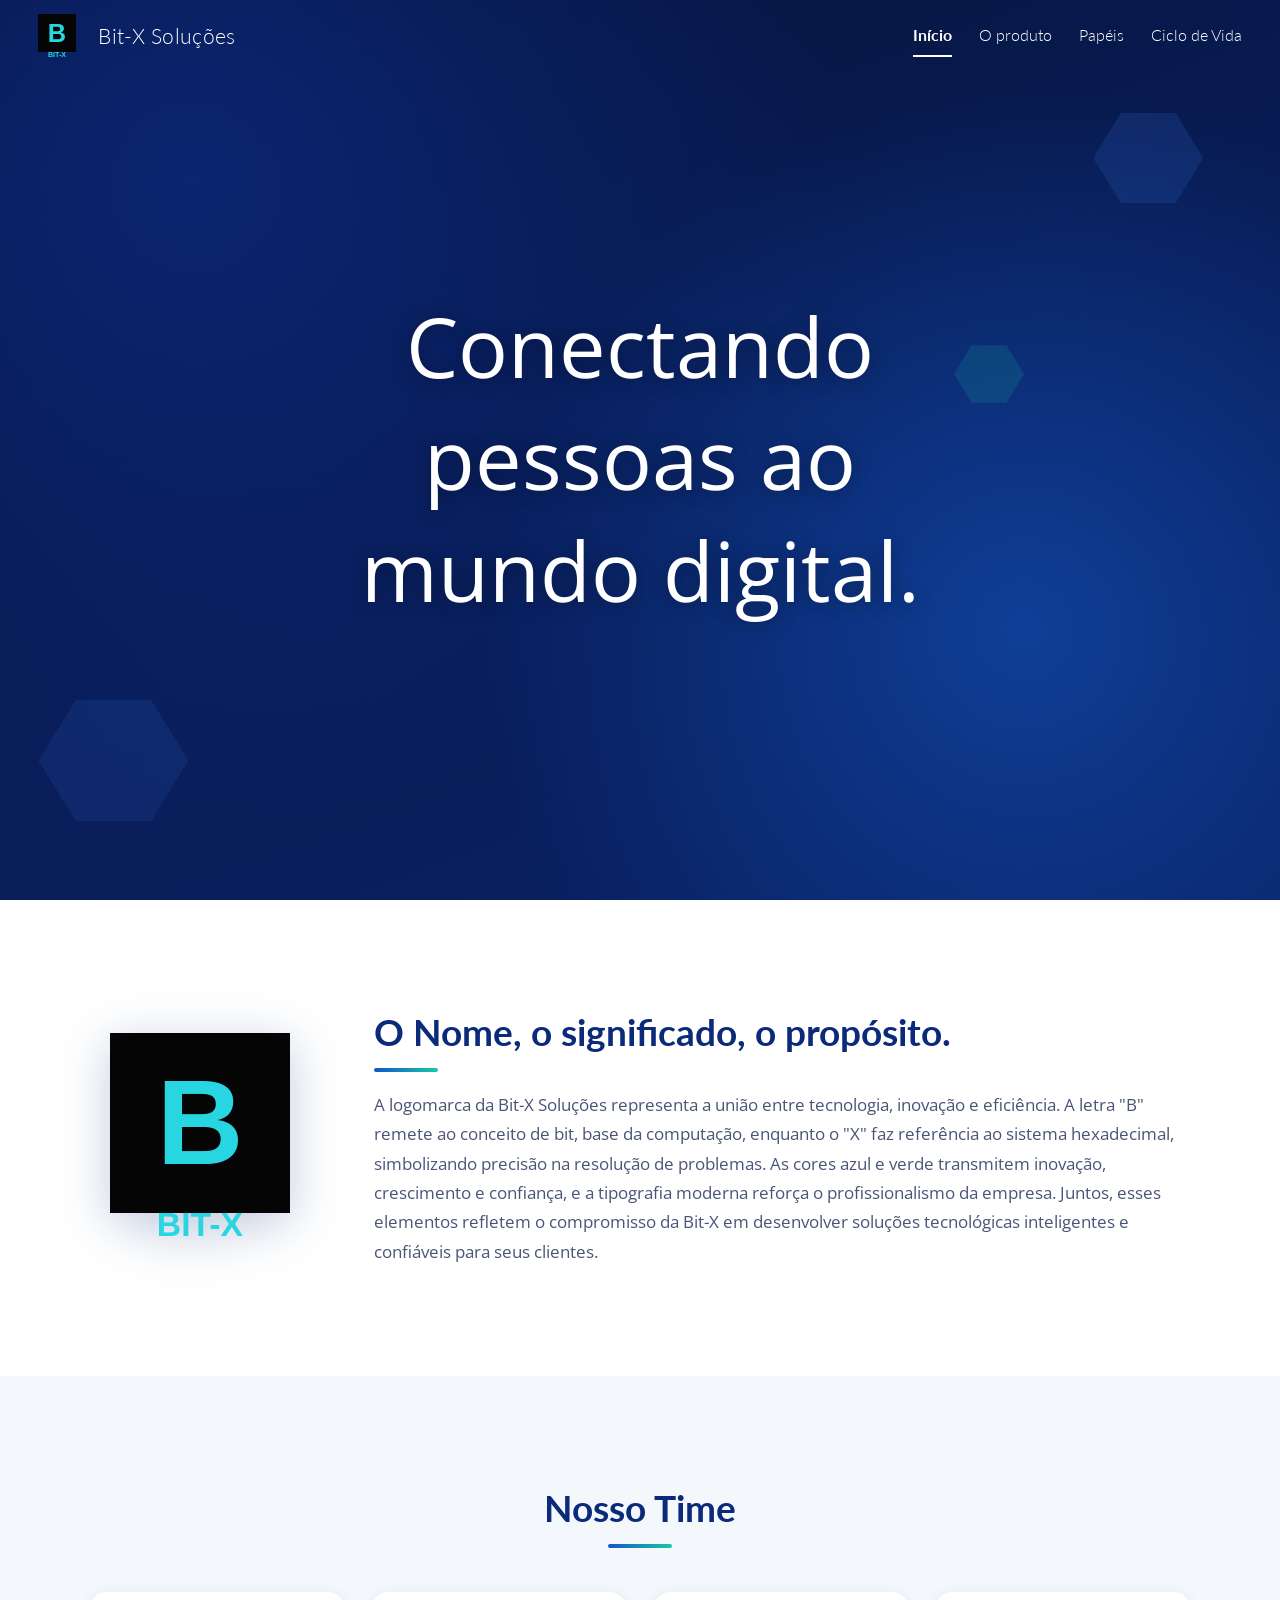
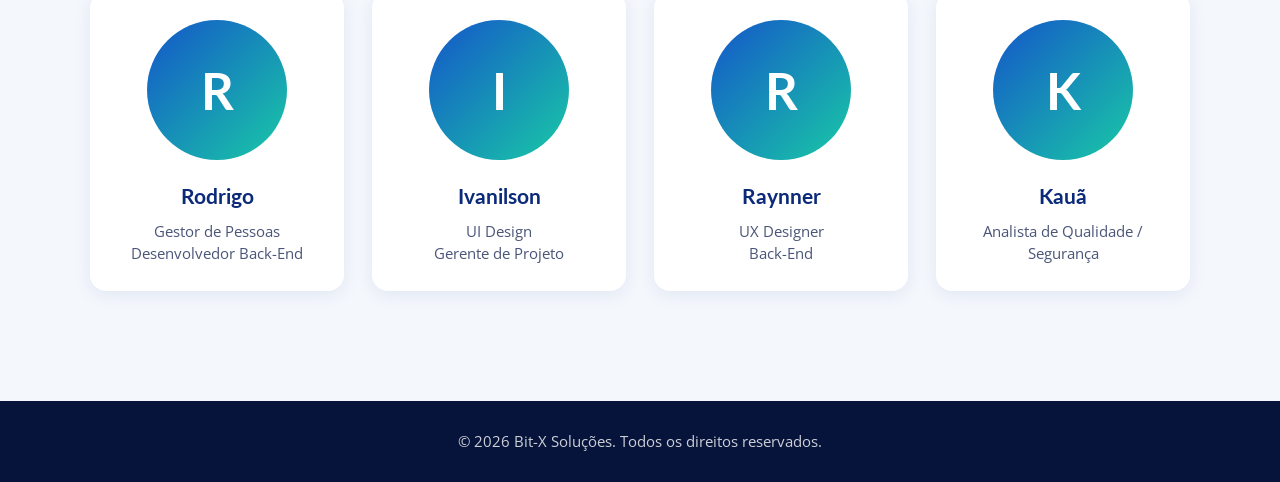
==== index.html @ 341bc421 "Add files via upload" ====
<!DOCTYPE html>
<html lang="pt-BR">
<head>
  <meta charset="UTF-8">
  <meta name="viewport" content="width=device-width, initial-scale=1">
  <title>Bit-X Soluções</title>
  <meta name="description" content="Bit-X Soluções: conectando pessoas ao mundo digital.">
  <link rel="preconnect" href="https://fonts.googleapis.com">
  <link rel="preconnect" href="https://fonts.gstatic.com" crossorigin>
  <link href="https://fonts.googleapis.com/css2?family=Lato:wght@300;400;700&family=Open+Sans:wght@400;600&display=swap" rel="stylesheet">
  <link rel="stylesheet" href="style.css">
</head>
<body>

  <!-- ============ CABEÇALHO / MENU ============ -->
  <header class="topo" id="topo">
    <a class="marca" href="index.html" aria-label="Bit-X Soluções - página inicial">
      <!-- Para usar o logo original, troque este <svg> por: <img src="imagens/logo.png" alt="Logo Bit-X"> -->
      <svg class="logo" viewBox="0 0 48 56" role="img" aria-label="Logo Bit-X">
        <rect width="48" height="48" fill="#050505"/>
        <text x="24" y="35" text-anchor="middle" font-family="Arial, sans-serif" font-weight="700" font-size="32" fill="#27d6e0">B</text>
        <text x="24" y="54" text-anchor="middle" font-family="Arial, sans-serif" font-weight="700" font-size="9" fill="#27d6e0">BIT-X</text>
      </svg>
      <span class="marca-nome">Bit-X Soluções</span>
    </a>

    <button class="menu-botao" id="menuBotao" aria-label="Abrir menu" aria-expanded="false" aria-controls="menu">
      <span></span><span></span><span></span>
    </button>

    <nav id="menu" class="menu" aria-label="Menu principal">
      <a href="index.html" class="ativo" aria-current="page">Início</a>
      <a href="produto.html">O produto</a>
      <a href="papeis.html">Papéis</a>
      <a href="ciclo-de-vida.html">Ciclo de Vida</a>
      
    </nav>
  </header>

  <main>

    <!-- ============ HERO ============ -->
    <section class="hero" aria-labelledby="titulo-hero">
      <div class="hex hex-1"></div>
      <div class="hex hex-2"></div>
      <div class="hex hex-3"></div>
      <h1 id="titulo-hero">Conectando pessoas ao mundo digital.</h1>
    </section>

    <!-- ============ NOME, SIGNIFICADO, PROPÓSITO ============ -->
    <section class="sobre" aria-labelledby="titulo-sobre">
      <div class="container sobre-grade">
        <div class="sobre-logo">
          <svg class="logo-grande" viewBox="0 0 48 56" role="img" aria-label="Logo Bit-X">
            <rect width="48" height="48" fill="#050505"/>
            <text x="24" y="35" text-anchor="middle" font-family="Arial, sans-serif" font-weight="700" font-size="32" fill="#27d6e0">B</text>
            <text x="24" y="54" text-anchor="middle" font-family="Arial, sans-serif" font-weight="700" font-size="9" fill="#27d6e0">BIT-X</text>
          </svg>
        </div>
        <div class="sobre-texto">
          <h2 id="titulo-sobre">O Nome, o significado, o propósito.</h2>
          <p>
            A logomarca da Bit-X Soluções representa a união entre tecnologia, inovação e eficiência.
            A letra "B" remete ao conceito de bit, base da computação, enquanto o "X" faz referência ao
            sistema hexadecimal, simbolizando precisão na resolução de problemas. As cores azul e verde
            transmitem inovação, crescimento e confiança, e a tipografia moderna reforça o profissionalismo
            da empresa. Juntos, esses elementos refletem o compromisso da Bit-X em desenvolver soluções
            tecnológicas inteligentes e confiáveis para seus clientes.
          </p>
        </div>
      </div>
    </section>

    <!-- ============ NOSSO TIME ============ -->
    <section class="time" aria-labelledby="titulo-time">
      <div class="container">
        <h2 id="titulo-time">Nosso Time</h2>

        <ul class="time-grade">
          <li class="membro">
            <div class="foto" data-inicial="R"><img src="imagens/rodrigo.jpg" alt="Foto de Rodrigo" loading="lazy" onerror="this.remove()"></div>
            <h3>Rodrigo</h3>
            <p>Gestor de Pessoas<br>Desenvolvedor Back-End</p>
          </li>
          <li class="membro">
            <div class="foto" data-inicial="I"><img src="imagens/ivanilson.jpg" alt="Foto de Ivanilson" loading="lazy" onerror="this.remove()"></div>
            <h3>Ivanilson</h3>
            <p>UI Design<br>Gerente de Projeto</p>
          </li>
          <li class="membro">
            <div class="foto" data-inicial="R"><img src="imagens/raynner.jpg" alt="Foto de Raynner" loading="lazy" onerror="this.remove()"></div>
            <h3>Raynner</h3>
            <p>UX Designer<br>Back-End</p>
          </li>
          
          
          <li class="membro">
            <div class="foto" data-inicial="K"><img src="imagens/kaua.jpg" alt="Foto de Kauã" loading="lazy" onerror="this.remove()"></div>
            <h3>Kauã</h3>
            <p>Analista de Qualidade / Segurança</p>
          </li>
         
        </ul>
      </div>
    </section>

  </main>

  <!-- ============ RODAPÉ ============ -->
  <footer class="rodape">
    <div class="container">
      <p>© <span id="ano">2026</span> Bit-X Soluções. Todos os direitos reservados.</p>
    </div>
  </footer>

  <script>
    // Menu do celular
    const botao = document.getElementById('menuBotao');
    const menu = document.getElementById('menu');
    botao.addEventListener('click', () => {
      const aberto = menu.classList.toggle('aberto');
      botao.setAttribute('aria-expanded', aberto);
    });

    // Cabeçalho ganha fundo ao rolar a página
    const topo = document.getElementById('topo');
    const atualizaTopo = () => topo.classList.toggle('rolou', window.scrollY > 40);
    window.addEventListener('scroll', atualizaTopo, { passive: true });
    atualizaTopo();

    // Ano automático no rodapé
    document.getElementById('ano').textContent = new Date().getFullYear();
  </script>
</body>
</html>
---- style.css ----
/* =========================================================
   Bit-X Soluções - página inicial
   ========================================================= */

:root {
  --azul-escuro: #06133a;
  --azul: #0b2a7a;
  --azul-medio: #1456c9;
  --verde: #19c9a6;
  --ciano: #27d6e0;
  --texto: #1b2540;
  --texto-suave: #4a5578;
  --fundo-claro: #f4f7fc;
  --branco: #ffffff;
  --altura-topo: 72px;
}

*,
*::before,
*::after { box-sizing: border-box; }

html { scroll-behavior: smooth; }

body {
  margin: 0;
  font-family: "Open Sans", Arial, sans-serif;
  color: var(--texto);
  background: var(--branco);
  line-height: 1.7;
}

img { max-width: 100%; display: block; }

a { color: inherit; }

.container {
  width: min(1100px, 100% - 48px);
  margin-inline: auto;
}

/* ================= CABEÇALHO ================= */

.topo {
  position: fixed;
  inset: 0 0 auto 0;
  z-index: 50;
  height: var(--altura-topo);
  padding: 0 clamp(16px, 3vw, 40px);
  display: flex;
  align-items: center;
  justify-content: space-between;
  gap: 24px;
  color: var(--branco);
  transition: background .3s ease, box-shadow .3s ease;
}

.topo.rolou {
  background: rgba(6, 19, 58, .94);
  box-shadow: 0 2px 16px rgba(0, 0, 0, .25);
  backdrop-filter: blur(6px);
}

.marca {
  display: flex;
  align-items: center;
  gap: 22px;
  text-decoration: none;
}

.logo { width: 38px; height: auto; }

.marca-nome {
  font-family: "Lato", sans-serif;
  font-weight: 300;
  font-size: 1.3rem;
  letter-spacing: .3px;
}

.menu {
  display: flex;
  align-items: center;
  gap: clamp(14px, 2.1vw, 30px);
}

.menu a {
  font-family: "Lato", sans-serif;
  font-weight: 300;
  font-size: 1rem;
  text-decoration: none;
  padding: 6px 0;
  border-bottom: 2px solid transparent;
  transition: border-color .2s ease, opacity .2s ease;
}

.menu a:hover { border-bottom-color: var(--ciano); }

.menu a.ativo {
  font-weight: 700;
  border-bottom-color: var(--branco);
}

.menu-botao {
  display: none;
  background: none;
  border: 0;
  width: 44px;
  height: 44px;
  padding: 10px;
  cursor: pointer;
  flex-direction: column;
  justify-content: space-between;
}

.menu-botao span {
  display: block;
  height: 3px;
  width: 100%;
  background: var(--branco);
  border-radius: 2px;
}

/* ================= HERO ================= */

.hero {
  position: relative;
  min-height: 100vh;
  min-height: 100svh;
  display: grid;
  place-items: center;
  padding: calc(var(--altura-topo) + 24px) 24px 80px;
  text-align: center;
  color: var(--branco);
  overflow: hidden;
  /* Se existir imagens/hero.jpg ela aparece; se não, fica só o degradê azul */
  background:
    linear-gradient(rgba(6, 19, 58, .35), rgba(6, 19, 58, .35)),
    url("imagens/hero.jpg") center / cover no-repeat,
    radial-gradient(circle at 80% 70%, #1456c9 0%, transparent 45%),
    radial-gradient(circle at 15% 20%, #0d2f8f 0%, transparent 50%),
    linear-gradient(160deg, #06133a 0%, #0a2268 55%, #0b2a7a 100%);
}

.hero h1 {
  position: relative;
  z-index: 2;
  margin: 0;
  max-width: 14ch;
  font-family: "Open Sans", sans-serif;
  font-weight: 400;
  font-size: clamp(2.6rem, 7vw, 5.2rem);
  line-height: 1.35;
  text-wrap: balance;
  text-shadow: 0 2px 18px rgba(0, 0, 0, .35);
}

/* Hexágonos decorativos (parecidos com os do site original) */
.hex {
  position: absolute;
  z-index: 1;
  background: rgba(60, 120, 230, .16);
  clip-path: polygon(25% 5%, 75% 5%, 100% 50%, 75% 95%, 25% 95%, 0 50%);
}

.hex-1 { width: 110px; height: 100px; top: 12%; right: 6%; }
.hex-2 { width: 150px; height: 135px; bottom: 8%; left: 3%; background: rgba(60, 120, 230, .12); }
.hex-3 { width: 70px;  height: 64px;  top: 38%; right: 20%; background: rgba(25, 201, 166, .14); }

/* ================= SOBRE ================= */

.sobre {
  padding: clamp(56px, 9vw, 110px) 0;
  background: var(--branco);
}

.sobre-grade {
  display: grid;
  grid-template-columns: 220px 1fr;
  gap: clamp(28px, 5vw, 64px);
  align-items: center;
}

.sobre-logo {
  display: grid;
  place-items: center;
}

.logo-grande {
  width: 180px;
  height: auto;
  filter: drop-shadow(0 10px 24px rgba(11, 42, 122, .25));
}

.sobre h2,
.time h2 {
  margin: 0 0 18px;
  font-family: "Lato", sans-serif;
  font-weight: 700;
  font-size: clamp(1.6rem, 3.4vw, 2.3rem);
  line-height: 1.25;
  color: var(--azul);
}

.sobre h2::after,
.time h2::after {
  content: "";
  display: block;
  width: 64px;
  height: 4px;
  margin-top: 12px;
  border-radius: 2px;
  background: linear-gradient(90deg, var(--azul-medio), var(--verde));
}

.sobre p {
  margin: 0;
  font-size: 1.08rem;
  color: var(--texto-suave);
}

/* ================= TIME ================= */

.time {
  padding: clamp(56px, 9vw, 110px) 0;
  background: var(--fundo-claro);
}

.time h2 { text-align: center; margin-bottom: 44px; }
.time h2::after { margin-inline: auto; }

.time-grade {
  list-style: none;
  margin: 0;
  padding: 0;
  display: grid;
  grid-template-columns: repeat(auto-fit, minmax(210px, 1fr));
  gap: 28px;
}

.membro {
  background: var(--branco);
  border-radius: 16px;
  padding: 28px 20px 26px;
  text-align: center;
  box-shadow: 0 4px 18px rgba(11, 42, 122, .08);
  transition: transform .25s ease, box-shadow .25s ease;
}

.membro:hover {
  transform: translateY(-6px);
  box-shadow: 0 12px 28px rgba(11, 42, 122, .16);
}

.foto {
  position: relative;
  width: 140px;
  height: 140px;
  margin: 0 auto 18px;
  border-radius: 50%;
  overflow: hidden;
  display: grid;
  place-items: center;
  background: linear-gradient(135deg, var(--azul-medio), var(--verde));
}

/* Letra inicial aparece enquanto a foto não existir */
.foto::before {
  content: attr(data-inicial);
  font-family: "Lato", sans-serif;
  font-weight: 700;
  font-size: 3.2rem;
  color: var(--branco);
}

.foto img {
  position: absolute;
  inset: 0;
  width: 100%;
  height: 100%;
  object-fit: cover;
}

.membro h3 {
  margin: 0 0 6px;
  font-family: "Lato", sans-serif;
  font-size: 1.3rem;
  color: var(--azul);
}

.membro p {
  margin: 0;
  font-size: .95rem;
  color: var(--texto-suave);
  line-height: 1.5;
}

/* ================= RODAPÉ ================= */

.rodape {
  background: var(--azul-escuro);
  color: rgba(255, 255, 255, .8);
  padding: 28px 0;
  text-align: center;
  font-size: .92rem;
}

.rodape p { margin: 0; }

/* ================= RESPONSIVO ================= */

@media (max-width: 960px) {
  .menu-botao { display: flex; }

  .menu {
    position: absolute;
    top: var(--altura-topo);
    left: 0;
    right: 0;
    flex-direction: column;
    align-items: stretch;
    gap: 0;
    background: rgba(6, 19, 58, .97);
    max-height: 0;
    overflow: hidden;
    transition: max-height .3s ease;
  }

  .menu.aberto { max-height: 460px; }

  .menu a {
    padding: 16px 24px;
    border-bottom: 1px solid rgba(255, 255, 255, .08);
    font-size: 1.05rem;
  }

  .menu a.ativo { border-bottom-color: rgba(255, 255, 255, .08); color: var(--ciano); }

  .topo { background: rgba(6, 19, 58, .94); }
}

@media (max-width: 720px) {
  .sobre-grade { grid-template-columns: 1fr; text-align: center; }
  .sobre h2::after { margin-inline: auto; }
  .logo-grande { width: 130px; }
  .hex-1, .hex-3 { display: none; }
  .marca { gap: 14px; }
  .marca-nome { font-size: 1.1rem; }
}

@media (prefers-reduced-motion: reduce) {
  html { scroll-behavior: auto; }
  * { transition: none !important; }
}
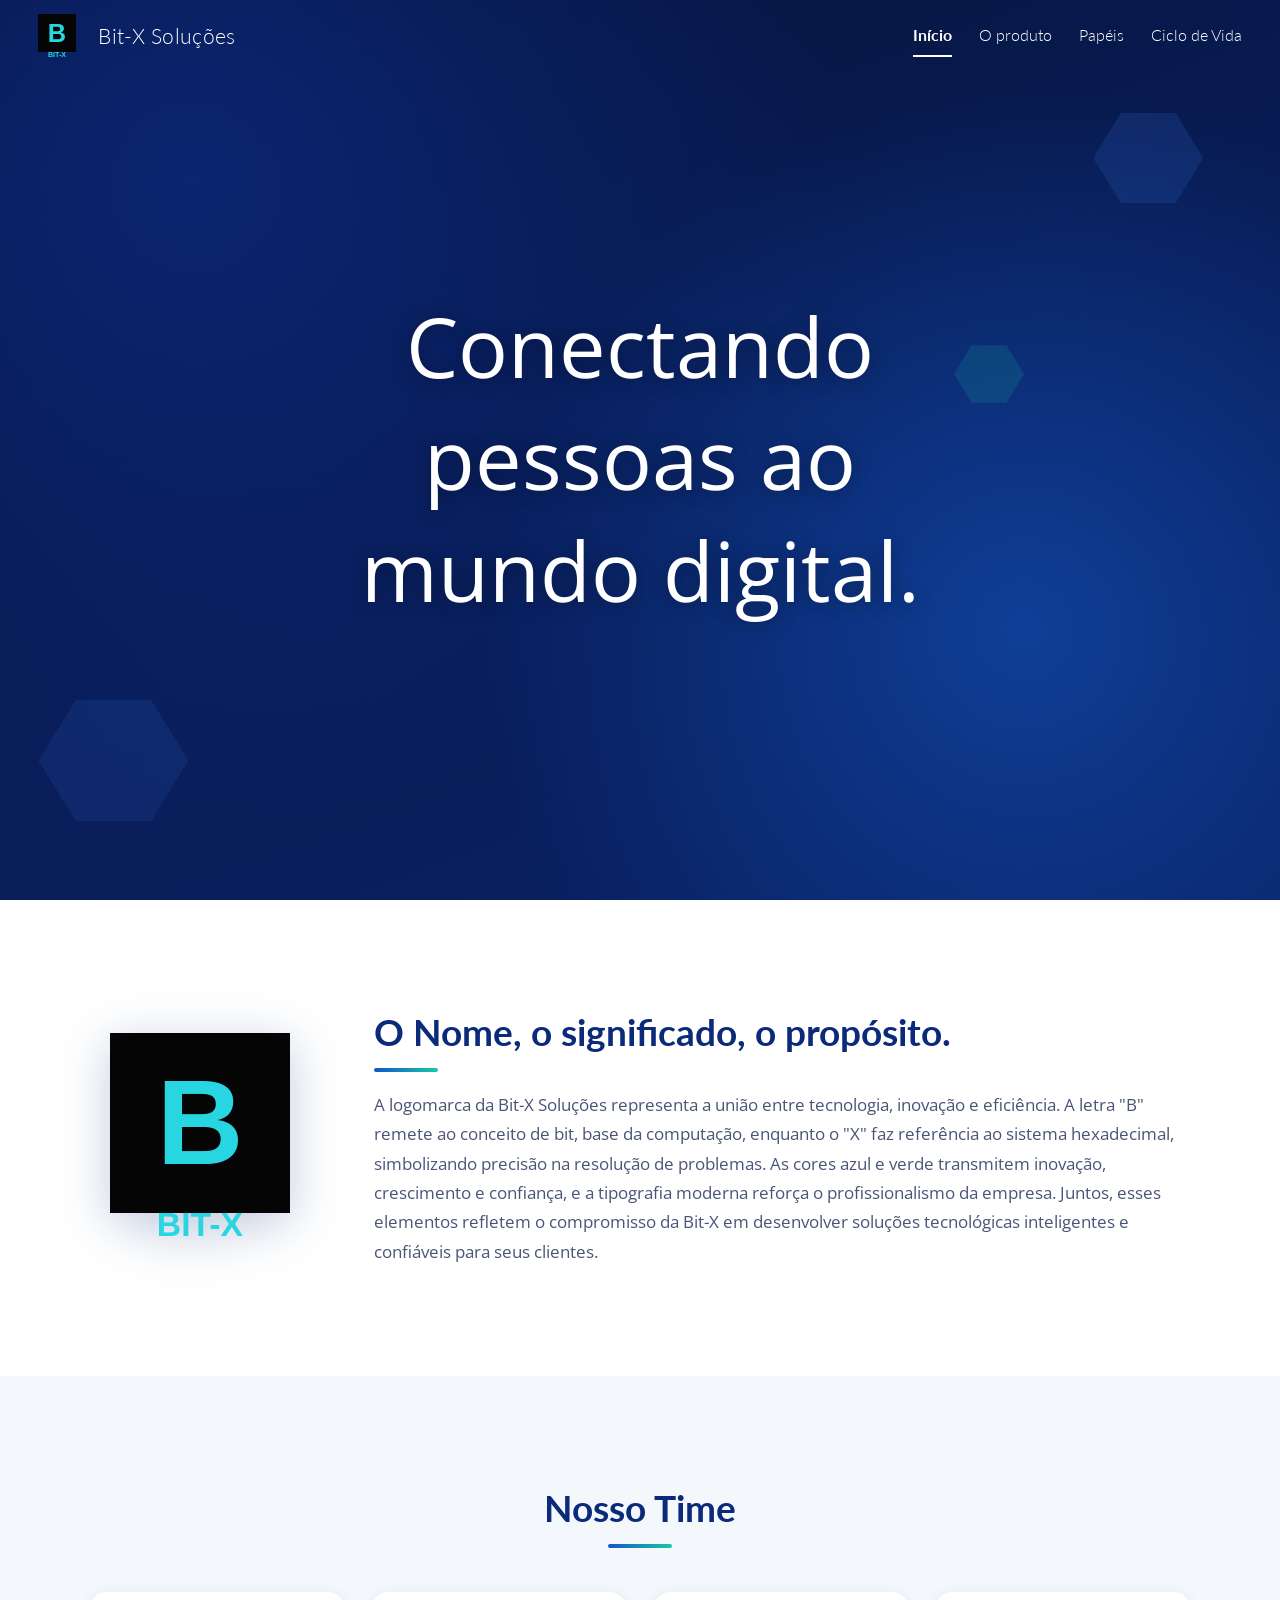
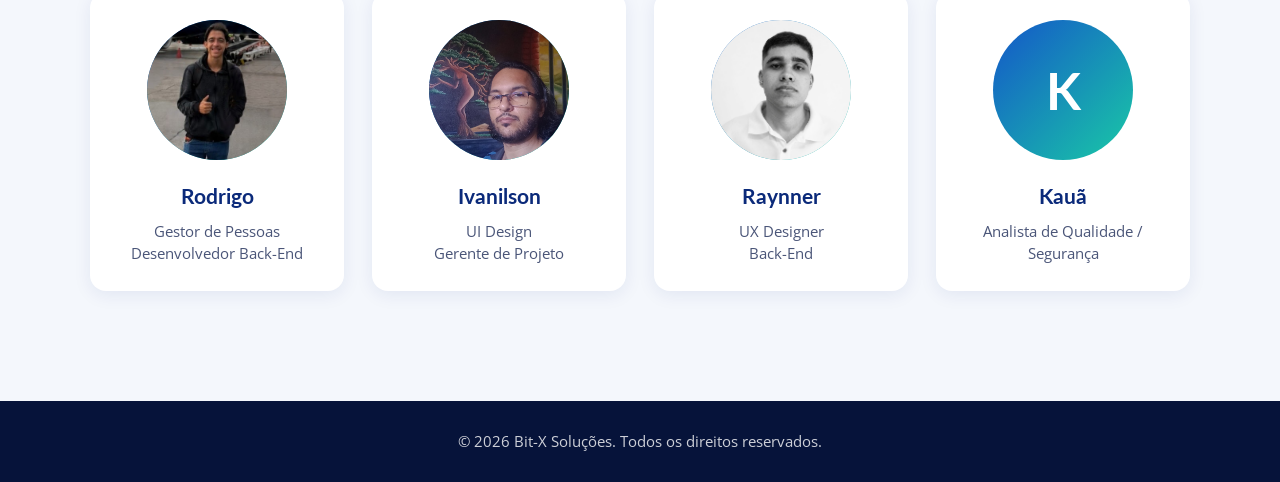
==== commit 00b24a14: "Fix image paths for team member photos Updated image source paths for team members in the HTML." ====
--- a/index.html
+++ b/index.html
@@ -30,9 +30,9 @@
 
     <nav id="menu" class="menu" aria-label="Menu principal">
       <a href="index.html" class="ativo" aria-current="page">Início</a>
-      <a href="produto.html">O produto</a>
-      <a href="papeis.html">Papéis</a>
-      <a href="ciclo-de-vida.html">Ciclo de Vida</a>
+      <a href="produto.html#produto">O produto</a>
+      <a href="produto.html#papeis">Papéis</a>
+      <a href="produto.html#ciclo">Ciclo de Vida</a>
       
     </nav>
   </header>
@@ -78,24 +78,24 @@
 
         <ul class="time-grade">
           <li class="membro">
-            <div class="foto" data-inicial="R"><img src="imagens/rodrigo.jpg" alt="Foto de Rodrigo" loading="lazy" onerror="this.remove()"></div>
+            <div class="foto" data-inicial="R"><img src="img/rodrigo.jpg" alt="Foto de Rodrigo" loading="lazy" onerror="this.remove()"></div>
             <h3>Rodrigo</h3>
             <p>Gestor de Pessoas<br>Desenvolvedor Back-End</p>
           </li>
           <li class="membro">
-            <div class="foto" data-inicial="I"><img src="imagens/ivanilson.jpg" alt="Foto de Ivanilson" loading="lazy" onerror="this.remove()"></div>
+            <div class="foto" data-inicial="I"><img src="img/ivan.jpg" alt="Foto de Ivanilson" loading="lazy" onerror="this.remove()"></div>
             <h3>Ivanilson</h3>
             <p>UI Design<br>Gerente de Projeto</p>
           </li>
           <li class="membro">
-            <div class="foto" data-inicial="R"><img src="imagens/raynner.jpg" alt="Foto de Raynner" loading="lazy" onerror="this.remove()"></div>
+            <div class="foto" data-inicial="R"><img src="img/raynner.jpg" alt="Foto de Raynner" loading="lazy" onerror="this.remove()"></div>
             <h3>Raynner</h3>
             <p>UX Designer<br>Back-End</p>
           </li>
           
           
           <li class="membro">
-            <div class="foto" data-inicial="K"><img src="imagens/kaua.jpg" alt="Foto de Kauã" loading="lazy" onerror="this.remove()"></div>
+            <div class="foto" data-inicial="K"><img src="img/kaua.jpg" alt="Foto de Kauã" loading="lazy" onerror="this.remove()"></div>
             <h3>Kauã</h3>
             <p>Analista de Qualidade / Segurança</p>
           </li>
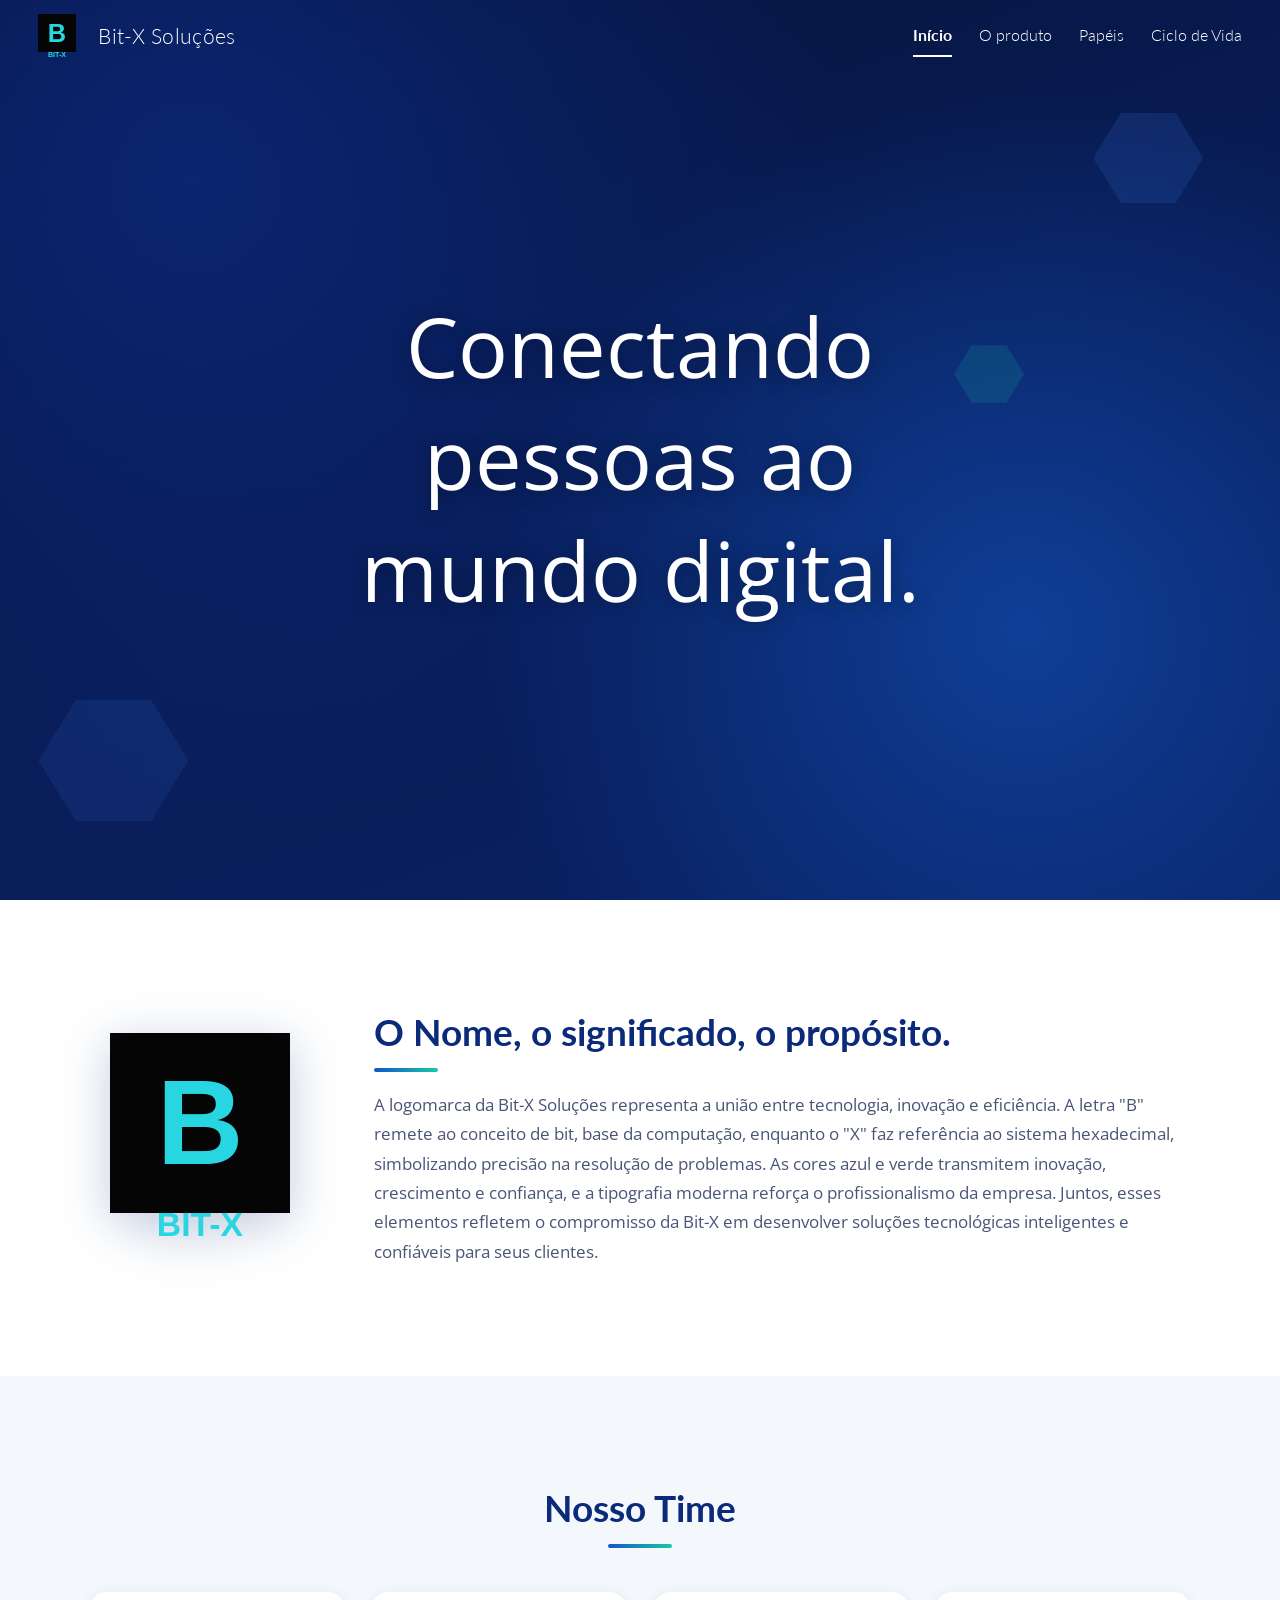
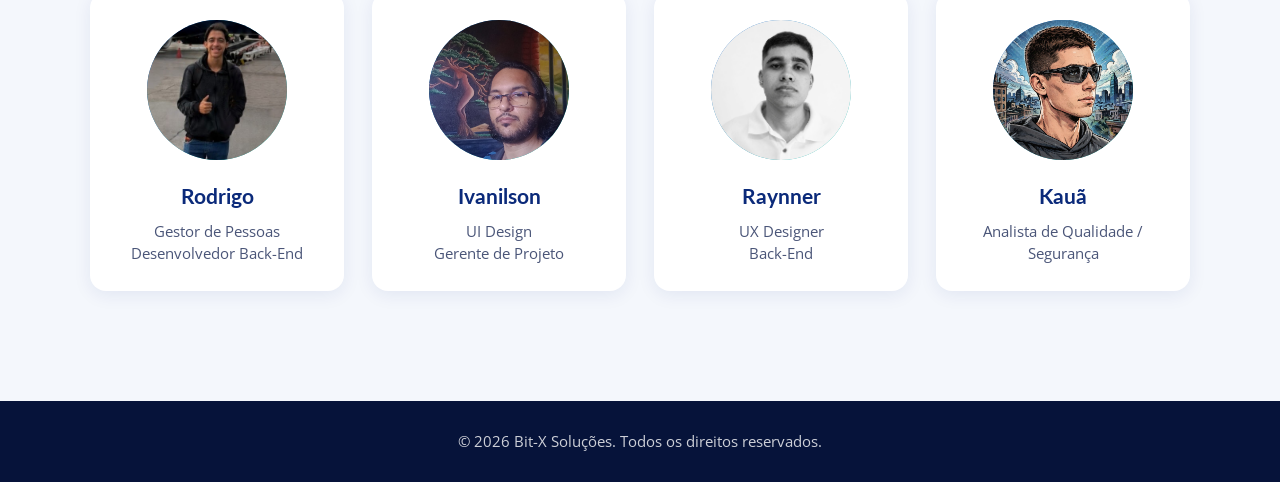
==== commit 7d4c4a24: "Update image source for Kauã's photo" ====
--- a/index.html
+++ b/index.html
@@ -95,7 +95,7 @@
           
           
           <li class="membro">
-            <div class="foto" data-inicial="K"><img src="img/kaua.jpg" alt="Foto de Kauã" loading="lazy" onerror="this.remove()"></div>
+            <div class="foto" data-inicial="K"><img src="img/kaua.png" alt="Foto de Kauã" loading="lazy" onerror="this.remove()"></div>
             <h3>Kauã</h3>
             <p>Analista de Qualidade / Segurança</p>
           </li>
